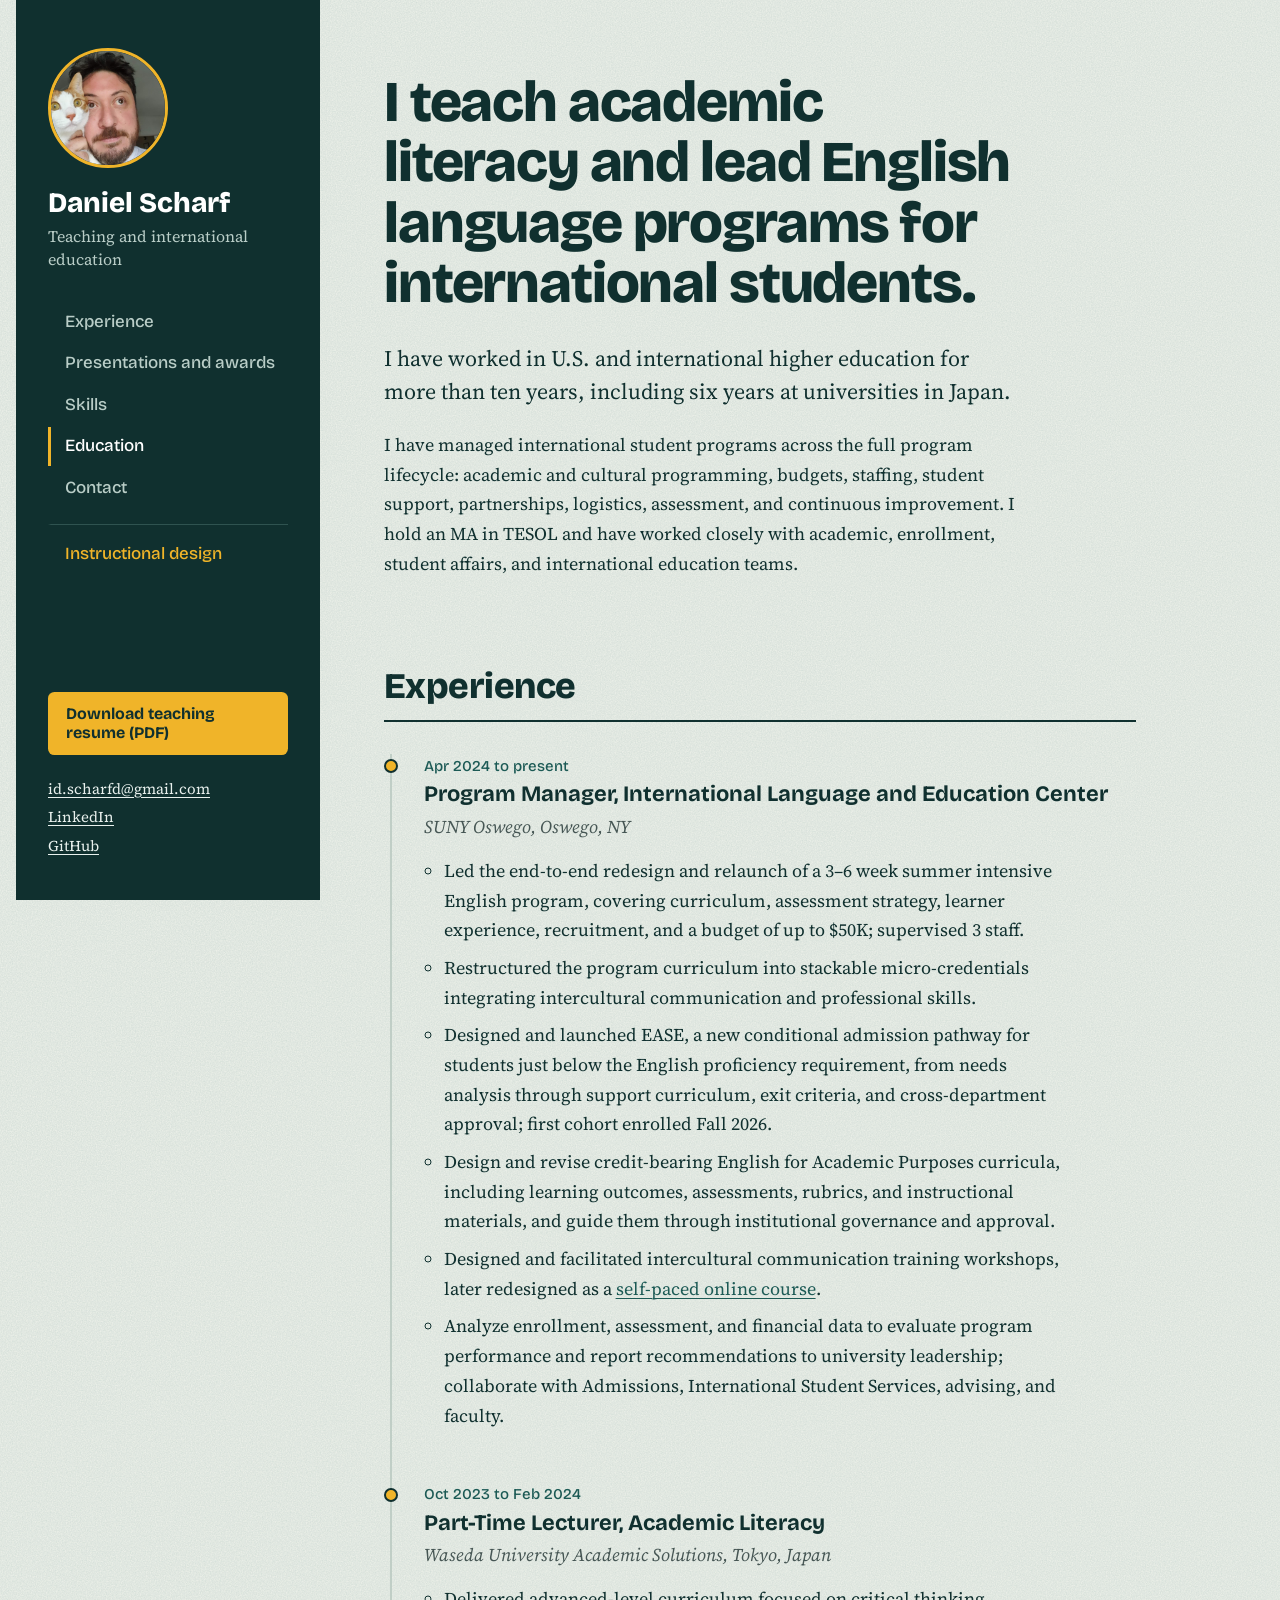
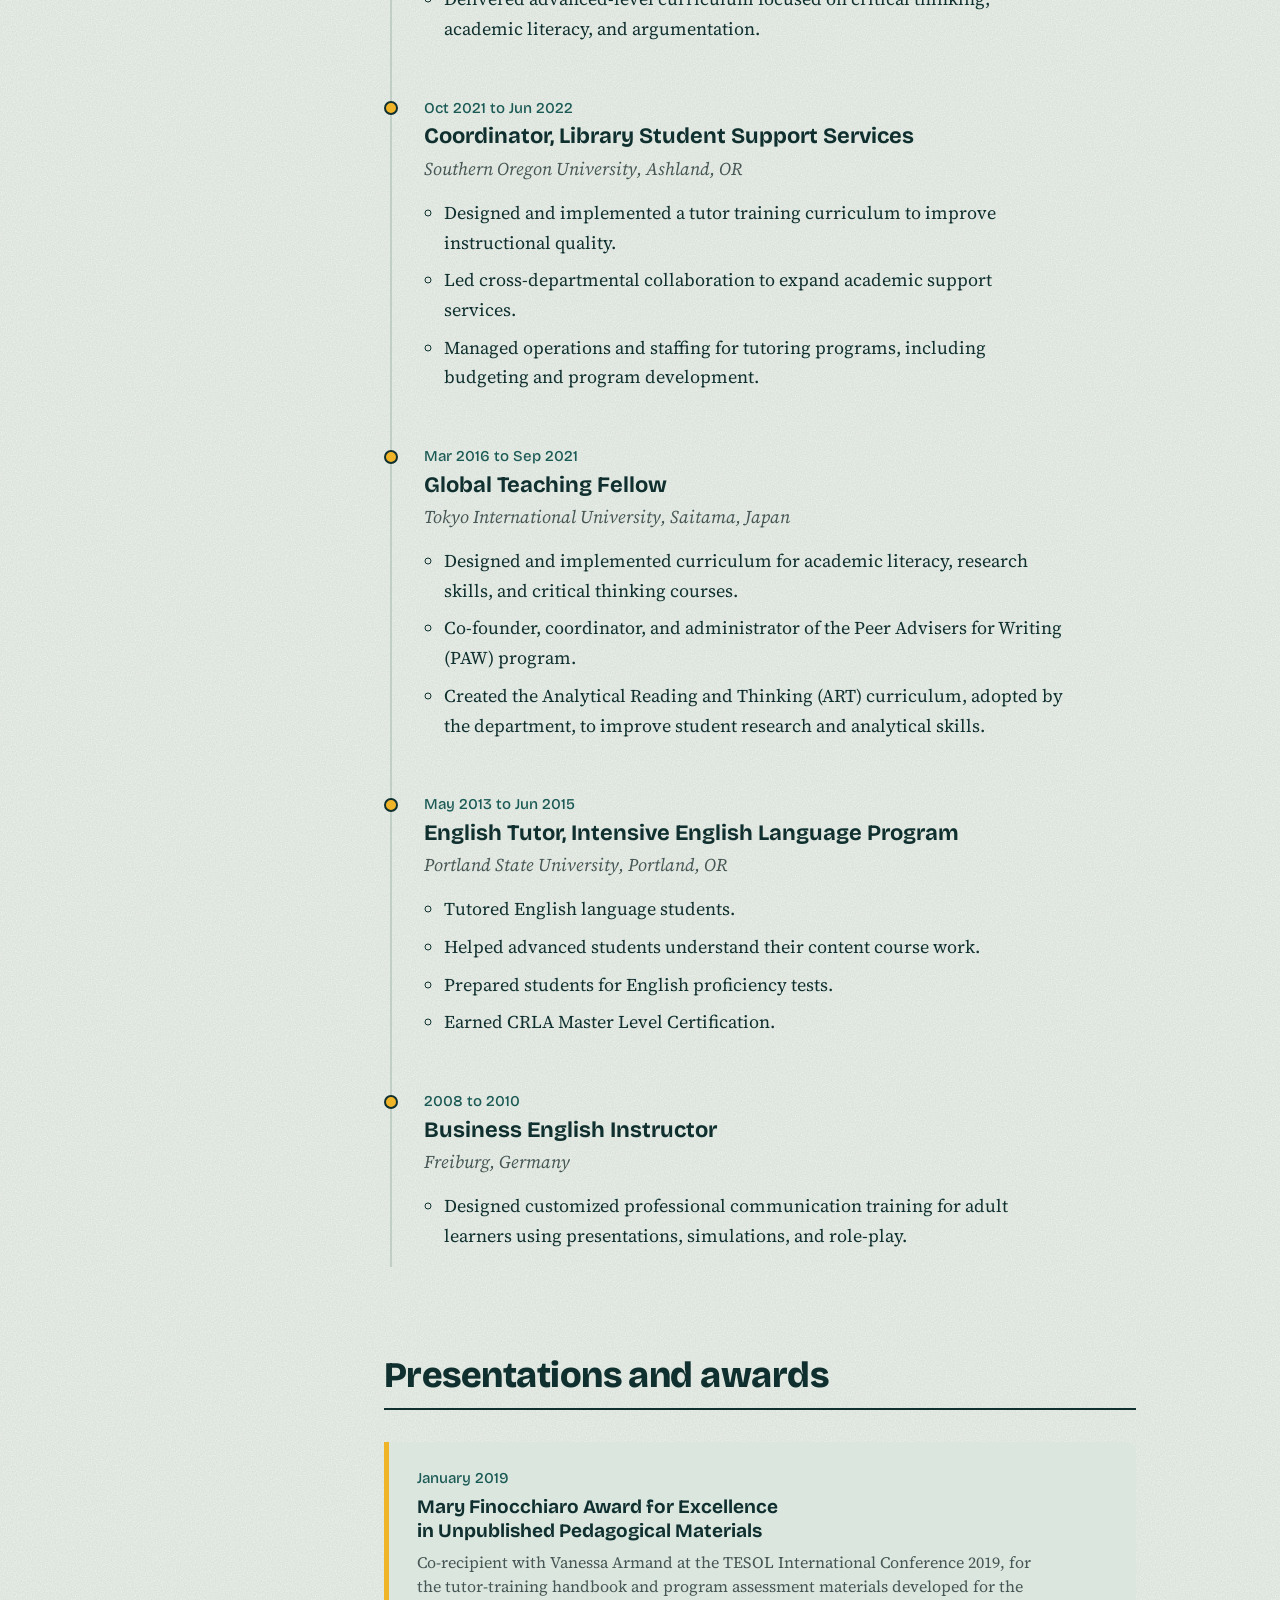
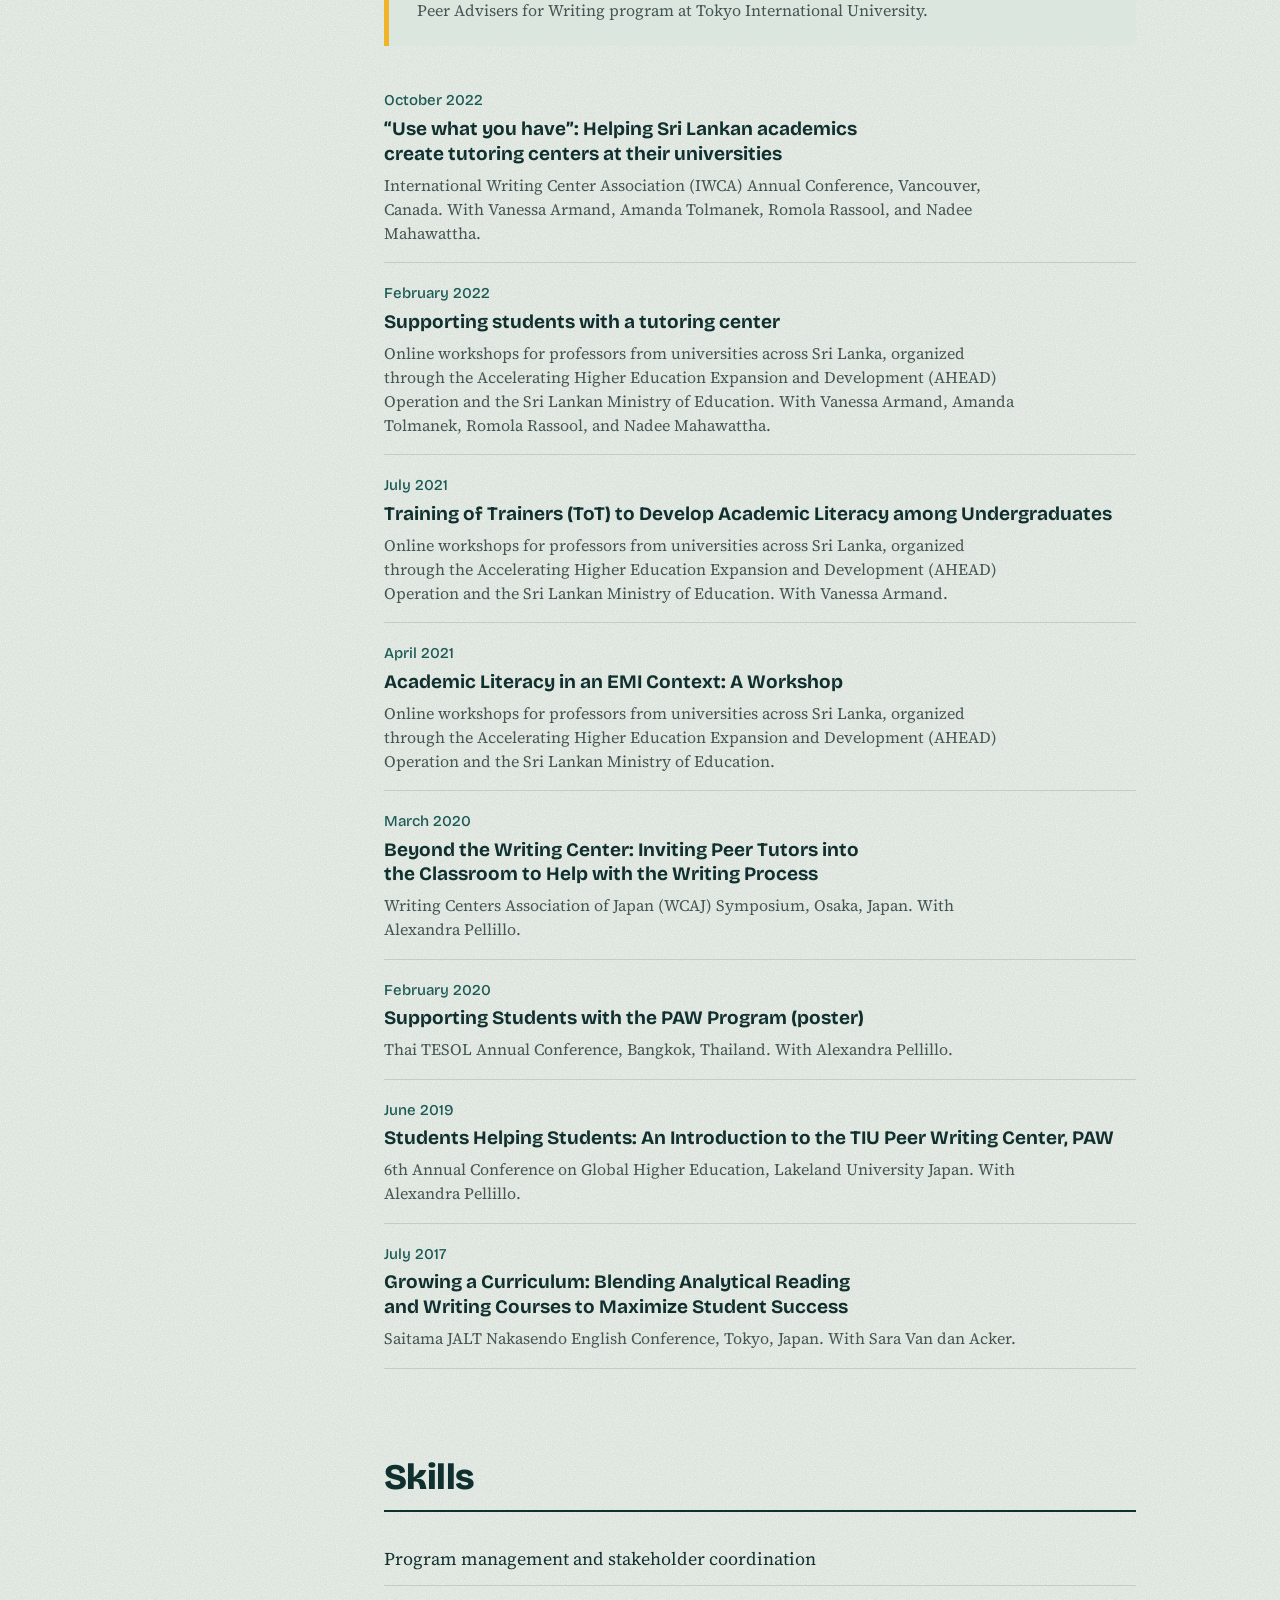
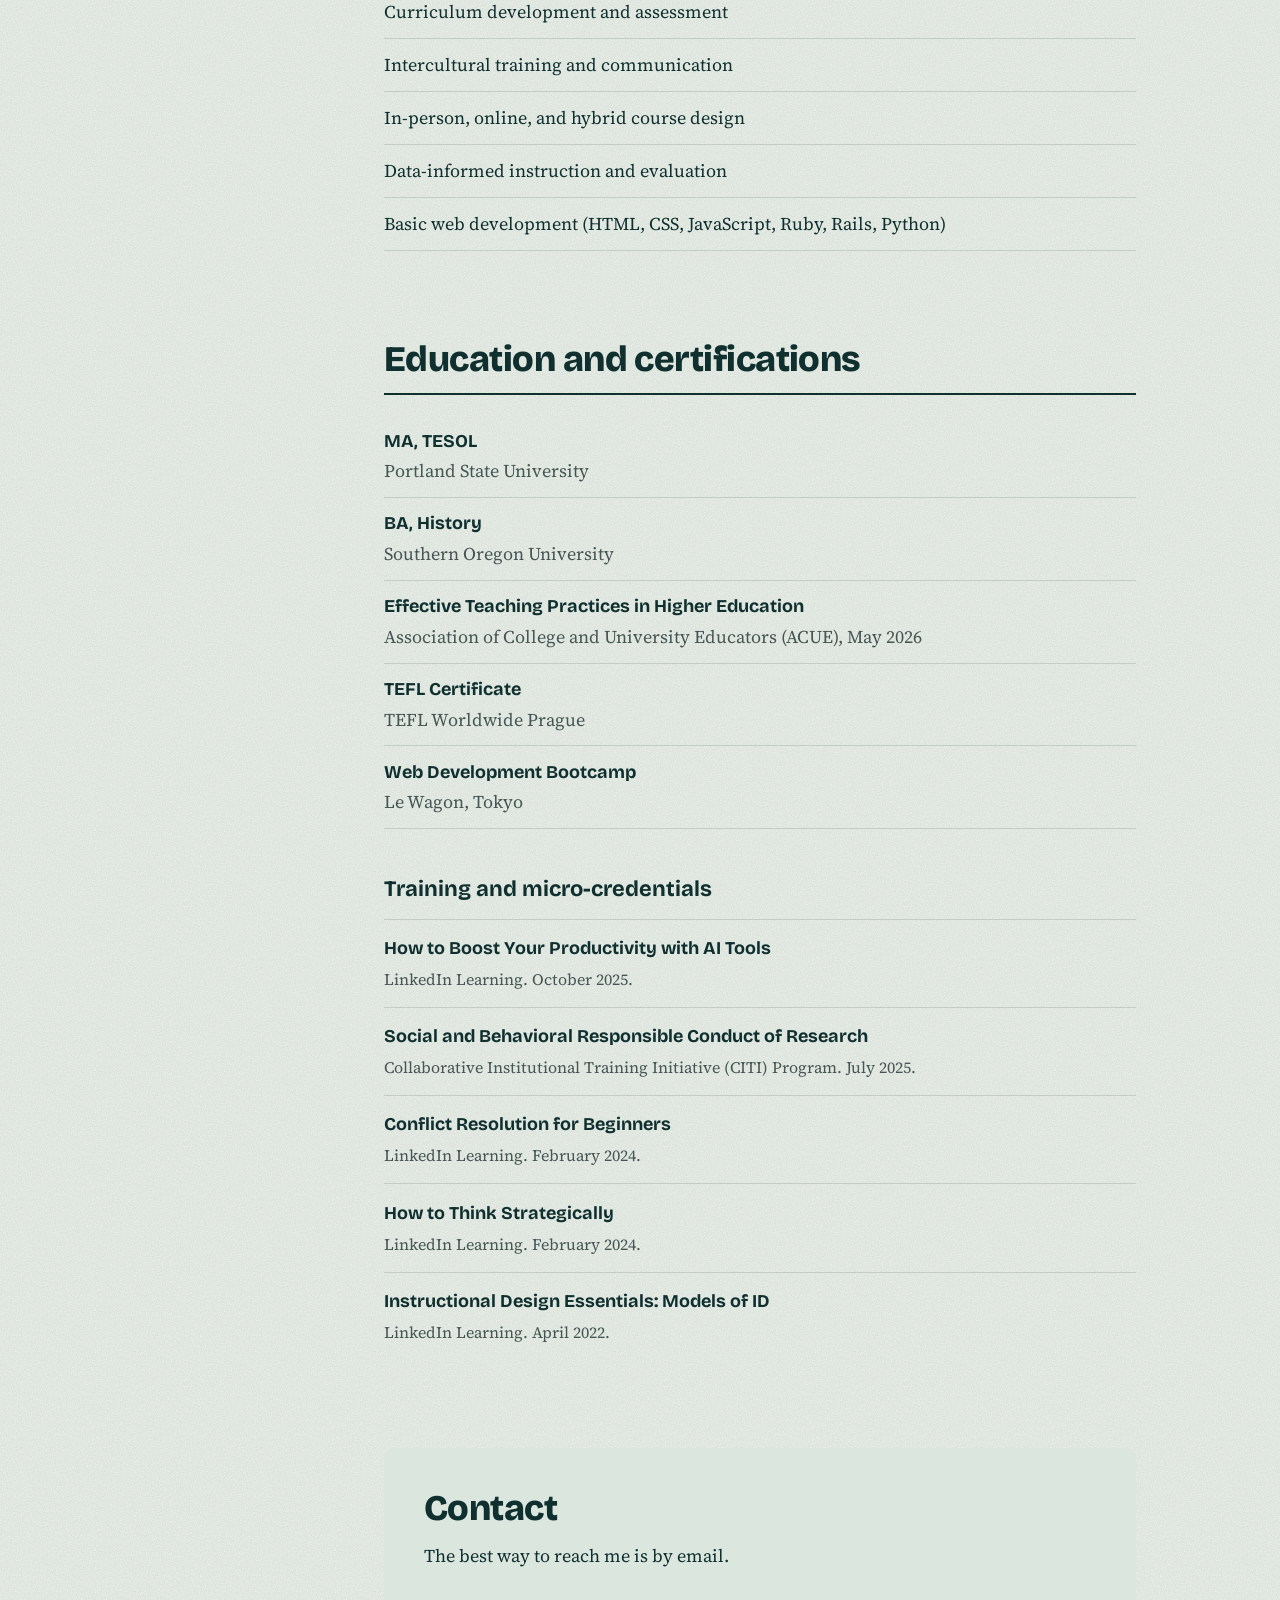
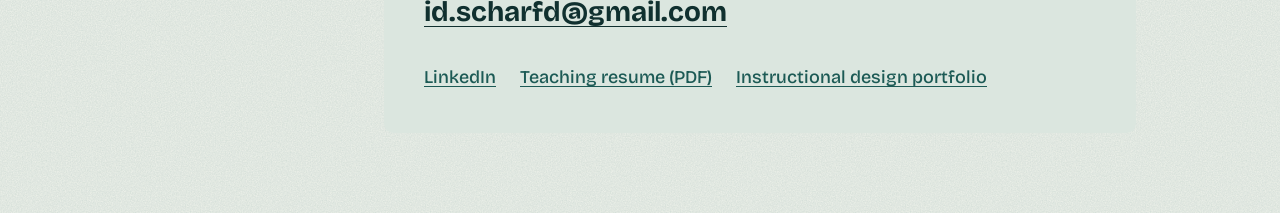
==== teaching.html @ f2b8a366 "Add teaching page and updated teaching resume" ====
<!DOCTYPE html>
<html lang="en">
<head>
  <meta charset="UTF-8">
  <meta name="viewport" content="width=device-width, initial-scale=1">
  <title>Daniel Scharf, teaching and international education</title>
  <meta name="description" content="Daniel Scharf's teaching background: 10+ years in U.S. and international higher education, including six years at Japanese universities. MA TESOL.">
  <meta property="og:title" content="Daniel Scharf, teaching and international education">
  <meta property="og:description" content="Teaching experience, presentations, and qualifications in academic English and international education.">
  <meta property="og:type" content="website">
  <meta property="og:url" content="https://daniel-scharf.com/teaching.html">
  <link rel="icon" href="data:image/svg+xml,%3Csvg xmlns='http://www.w3.org/2000/svg' viewBox='0 0 64 64'%3E%3Crect width='64' height='64' rx='12' fill='%2310302F'/%3E%3Ctext x='32' y='43' font-family='Arial,sans-serif' font-size='28' font-weight='700' text-anchor='middle' fill='%23F0B429'%3EDS%3C/text%3E%3C/svg%3E">
  <link rel="preconnect" href="https://fonts.googleapis.com">
  <link rel="preconnect" href="https://fonts.gstatic.com" crossorigin>
  <link href="https://fonts.googleapis.com/css2?family=Bricolage+Grotesque:opsz,wght@12..96,500;12..96,700;12..96,800&family=Source+Serif+4:ital,opsz,wght@0,8..60,400;0,8..60,600;1,8..60,400&display=swap" rel="stylesheet">
  <link rel="stylesheet" href="style.css">
</head>
<body>
  <a class="skip-link" href="#main">Skip to content</a>

  <div class="layout">
    <header class="rail">
      <div class="rail-id">
        <img class="portrait" src="images/daniel-and-percy.jpg" width="320" height="320" alt="Daniel Scharf with his orange and white cat, Percy">
        <div>
          <p class="rail-name">Daniel Scharf</p>
          <p class="rail-role">Teaching and international education</p>
        </div>
      </div>

      <nav class="rail-nav" aria-label="Sections">
        <a href="#experience">Experience</a>
        <a href="#presentations">Presentations and awards</a>
        <a href="#skills">Skills</a>
        <a href="#education">Education</a>
        <a href="#contact">Contact</a>
        <a class="nav-page" href="index.html">Instructional design</a>
      </nav>

      <div class="rail-actions">
        <a class="button" href="Daniel_Scharf_Teaching_Resume.pdf" download>Download teaching resume (PDF)</a>
        <ul class="rail-links">
          <li><a href="mailto:id.scharfd@gmail.com">id.scharfd@gmail.com</a></li>
          <li><a href="https://www.linkedin.com/in/scharf-daniel" target="_blank" rel="noopener">LinkedIn</a></li>
          <li><a href="https://github.com/DanielBScharf" target="_blank" rel="noopener">GitHub</a></li>
        </ul>
      </div>
    </header>

    <main id="main">
      <section class="intro" aria-labelledby="intro-heading">
        <h1 id="intro-heading">I teach academic literacy and lead English language programs for international students.</h1>
        <p class="lede">I have worked in U.S. and international higher education for more than ten years, including six years at universities in Japan.</p>
        <p>I have managed international student programs across the full program lifecycle: academic and cultural programming, budgets, staffing, student support, partnerships, logistics, assessment, and continuous improvement. I hold an MA in TESOL and have worked closely with academic, enrollment, student affairs, and international education teams.</p>
      </section>

      <section id="experience" aria-labelledby="experience-heading">
        <h2 id="experience-heading">Experience</h2>

        <ol class="timeline">
          <li>
            <p class="when">Apr 2024 to present</p>
            <h3>Program Manager, International Language and Education Center</h3>
            <p class="where">SUNY Oswego, Oswego, NY</p>
            <ul>
              <li>Led the end-to-end redesign and relaunch of a 3–6 week summer intensive English program, covering curriculum, assessment strategy, learner experience, recruitment, and a budget of up to $50K; supervised 3 staff.</li>
              <li>Restructured the program curriculum into stackable micro-credentials integrating intercultural communication and professional skills.</li>
              <li>Designed and launched EASE, a new conditional admission pathway for students just below the English proficiency requirement, from needs analysis through support curriculum, exit criteria, and cross-department approval; first cohort enrolled Fall 2026.</li>
              <li>Design and revise credit-bearing English for Academic Purposes curricula, including learning outcomes, assessments, rubrics, and instructional materials, and guide them through institutional governance and approval.</li>
              <li>Designed and facilitated intercultural communication training workshops, later redesigned as a <a href="index.html#portfolio">self-paced online course</a>.</li>
              <li>Analyze enrollment, assessment, and financial data to evaluate program performance and report recommendations to university leadership; collaborate with Admissions, International Student Services, advising, and faculty.</li>
            </ul>
          </li>
          <li>
            <p class="when">Oct 2023 to Feb 2024</p>
            <h3>Part-Time Lecturer, Academic Literacy</h3>
            <p class="where">Waseda University Academic Solutions, Tokyo, Japan</p>
            <ul>
              <li>Delivered advanced-level curriculum focused on critical thinking, academic literacy, and argumentation.</li>
            </ul>
          </li>
          <li>
            <p class="when">Oct 2021 to Jun 2022</p>
            <h3>Coordinator, Library Student Support Services</h3>
            <p class="where">Southern Oregon University, Ashland, OR</p>
            <ul>
              <li>Designed and implemented a tutor training curriculum to improve instructional quality.</li>
              <li>Led cross-departmental collaboration to expand academic support services.</li>
              <li>Managed operations and staffing for tutoring programs, including budgeting and program development.</li>
            </ul>
          </li>
          <li>
            <p class="when">Mar 2016 to Sep 2021</p>
            <h3>Global Teaching Fellow</h3>
            <p class="where">Tokyo International University, Saitama, Japan</p>
            <ul>
              <li>Designed and implemented curriculum for academic literacy, research skills, and critical thinking courses.</li>
              <li>Co-founder, coordinator, and administrator of the Peer Advisers for Writing (PAW) program.</li>
              <li>Created the Analytical Reading and Thinking (ART) curriculum, adopted by the department, to improve student research and analytical skills.</li>
            </ul>
          </li>
          <li>
            <p class="when">May 2013 to Jun 2015</p>
            <h3>English Tutor, Intensive English Language Program</h3>
            <p class="where">Portland State University, Portland, OR</p>
            <ul>
              <li>Tutored English language students.</li>
              <li>Helped advanced students understand their content course work.</li>
              <li>Prepared students for English proficiency tests.</li>
              <li>Earned CRLA Master Level Certification.</li>
            </ul>
          </li>
          <li>
            <p class="when">2008 to 2010</p>
            <h3>Business English Instructor</h3>
            <p class="where">Freiburg, Germany</p>
            <ul>
              <li>Designed customized professional communication training for adult learners using presentations, simulations, and role-play.</li>
            </ul>
          </li>
        </ol>
      </section>

      <section id="presentations" aria-labelledby="presentations-heading">
        <h2 id="presentations-heading">Presentations and awards</h2>

        <div class="award">
          <p class="when">January 2019</p>
          <h3>Mary Finocchiaro Award for Excellence in Unpublished Pedagogical Materials</h3>
          <p>Co-recipient with Vanessa Armand at the TESOL International Conference 2019, for the tutor-training handbook and program assessment materials developed for the Peer Advisers for Writing program at Tokyo International University.</p>
        </div>

        <ul class="talks">
          <li>
            <p class="when">October 2022</p>
            <h3>“Use what you have”: Helping Sri Lankan academics create tutoring centers at their universities</h3>
            <p>International Writing Center Association (IWCA) Annual Conference, Vancouver, Canada. With Vanessa Armand, Amanda Tolmanek, Romola Rassool, and Nadee Mahawattha.</p>
          </li>
          <li>
            <p class="when">February 2022</p>
            <h3>Supporting students with a tutoring center</h3>
            <p>Online workshops for professors from universities across Sri Lanka, organized through the Accelerating Higher Education Expansion and Development (AHEAD) Operation and the Sri Lankan Ministry of Education. With Vanessa Armand, Amanda Tolmanek, Romola Rassool, and Nadee Mahawattha.</p>
          </li>
          <li>
            <p class="when">July 2021</p>
            <h3>Training of Trainers (ToT) to Develop Academic Literacy among Undergraduates</h3>
            <p>Online workshops for professors from universities across Sri Lanka, organized through the Accelerating Higher Education Expansion and Development (AHEAD) Operation and the Sri Lankan Ministry of Education. With Vanessa Armand.</p>
          </li>
          <li>
            <p class="when">April 2021</p>
            <h3>Academic Literacy in an EMI Context: A Workshop</h3>
            <p>Online workshops for professors from universities across Sri Lanka, organized through the Accelerating Higher Education Expansion and Development (AHEAD) Operation and the Sri Lankan Ministry of Education.</p>
          </li>
          <li>
            <p class="when">March 2020</p>
            <h3>Beyond the Writing Center: Inviting Peer Tutors into the Classroom to Help with the Writing Process</h3>
            <p>Writing Centers Association of Japan (WCAJ) Symposium, Osaka, Japan. With Alexandra Pellillo.</p>
          </li>
          <li>
            <p class="when">February 2020</p>
            <h3>Supporting Students with the PAW Program (poster)</h3>
            <p>Thai TESOL Annual Conference, Bangkok, Thailand. With Alexandra Pellillo.</p>
          </li>
          <li>
            <p class="when">June 2019</p>
            <h3>Students Helping Students: An Introduction to the TIU Peer Writing Center, PAW</h3>
            <p>6th Annual Conference on Global Higher Education, Lakeland University Japan. With Alexandra Pellillo.</p>
          </li>
          <li>
            <p class="when">July 2017</p>
            <h3>Growing a Curriculum: Blending Analytical Reading and Writing Courses to Maximize Student Success</h3>
            <p>Saitama JALT Nakasendo English Conference, Tokyo, Japan. With Sara Van dan Acker.</p>
          </li>
        </ul>
      </section>

      <section id="skills" aria-labelledby="skills-heading">
        <h2 id="skills-heading">Skills</h2>
        <ul class="credentials plain">
          <li>Program management and stakeholder coordination</li>
          <li>Curriculum development and assessment</li>
          <li>Intercultural training and communication</li>
          <li>In-person, online, and hybrid course design</li>
          <li>Data-informed instruction and evaluation</li>
          <li>Basic web development (HTML, CSS, JavaScript, Ruby, Rails, Python)</li>
        </ul>
      </section>

      <section id="education" aria-labelledby="education-heading">
        <h2 id="education-heading">Education and certifications</h2>
        <ul class="credentials">
          <li><strong>MA, TESOL</strong> Portland State University</li>
          <li><strong>BA, History</strong> Southern Oregon University</li>
          <li><strong>Effective Teaching Practices in Higher Education</strong> Association of College and University Educators (ACUE), May 2026</li>
          <li><strong>TEFL Certificate</strong> TEFL Worldwide Prague</li>
          <li><strong>Web Development Bootcamp</strong> Le Wagon, Tokyo</li>
        </ul>

        <h3 class="sub-heading">Training and micro-credentials</h3>
        <dl class="additional">
          <div>
            <dt>How to Boost Your Productivity with AI Tools</dt>
            <dd>LinkedIn Learning. October 2025.</dd>
          </div>
          <div>
            <dt>Social and Behavioral Responsible Conduct of Research</dt>
            <dd>Collaborative Institutional Training Initiative (CITI) Program. July 2025.</dd>
          </div>
          <div>
            <dt>Conflict Resolution for Beginners</dt>
            <dd>LinkedIn Learning. February 2024.</dd>
          </div>
          <div>
            <dt>How to Think Strategically</dt>
            <dd>LinkedIn Learning. February 2024.</dd>
          </div>
          <div>
            <dt>Instructional Design Essentials: Models of ID</dt>
            <dd>LinkedIn Learning. April 2022.</dd>
          </div>
        </dl>
      </section>

      <section id="contact" class="contact" aria-labelledby="contact-heading">
        <h2 id="contact-heading">Contact</h2>
        <p>The best way to reach me is by email.</p>
        <p class="contact-email"><a href="mailto:id.scharfd@gmail.com">id.scharfd@gmail.com</a></p>
        <p class="contact-links">
          <a href="https://www.linkedin.com/in/scharf-daniel" target="_blank" rel="noopener">LinkedIn</a>
          <a href="Daniel_Scharf_Teaching_Resume.pdf" download>Teaching resume (PDF)</a>
          <a href="index.html">Instructional design portfolio</a>
        </p>
      </section>
    </main>
  </div>

  <script src="script.js"></script>
</body>
</html>
---- style.css ----
/* daniel-scharf.com
   Palette: ink, spruce, paper, mist, marigold. Type: Bricolage Grotesque + Source Serif 4. */

:root {
  --ink: #10302f;
  --spruce: #1c5a55;
  --slate: #465654;
  --paper: #eef1ea;
  --mist: #dbe6df;
  --line: #c0cec6;
  --marigold: #f0b429;

  --display: "Bricolage Grotesque", "Segoe UI", system-ui, sans-serif;
  --body: "Source Serif 4", Georgia, "Times New Roman", serif;

  --rail-width: 19rem;
}

*,
*::before,
*::after {
  box-sizing: border-box;
}

html {
  scroll-behavior: smooth;
  scroll-padding-top: 1.5rem;
  -webkit-text-size-adjust: 100%;
}

body {
  margin: 0;
  background-color: var(--paper);
  /* Fine paper grain, drawn by the browser from an inline SVG (no image file). */
  background-image: url("data:image/svg+xml,%3Csvg xmlns='http://www.w3.org/2000/svg' width='240' height='240'%3E%3Cfilter id='g'%3E%3CfeTurbulence type='fractalNoise' baseFrequency='0.8' numOctaves='3' stitchTiles='stitch'/%3E%3CfeColorMatrix values='0 0 0 0 0.06  0 0 0 0 0.19  0 0 0 0 0.18  0 0 0 0.16 0'/%3E%3C/filter%3E%3Crect width='100%25' height='100%25' filter='url(%23g)'/%3E%3C/svg%3E");
  color: var(--ink);
  font-family: var(--body);
  font-size: 1.125rem;
  line-height: 1.65;
}

img {
  display: block;
  max-width: 100%;
  height: auto;
}

a {
  color: var(--spruce);
  text-decoration-thickness: 1px;
  text-underline-offset: 0.18em;
}

a:hover {
  color: var(--ink);
  text-decoration-thickness: 2px;
}

:focus-visible {
  outline: 3px solid var(--marigold);
  outline-offset: 3px;
  border-radius: 2px;
}

h1,
h2,
h3,
h4 {
  font-family: var(--display);
  line-height: 1.15;
  margin: 0;
  text-wrap: balance;
}

p {
  margin: 0 0 1em;
}

ul,
ol {
  margin: 0;
  padding: 0;
}

.skip-link {
  position: absolute;
  left: 1rem;
  top: -4rem;
  background: var(--ink);
  color: #fff;
  padding: 0.5rem 1rem;
  z-index: 10;
}

.skip-link:focus {
  top: 1rem;
}

/* ---------- Layout ---------- */

.layout {
  display: grid;
  grid-template-columns: var(--rail-width) minmax(0, 1fr);
  max-width: 78rem;
  margin: 0 auto;
}

main {
  padding: 4.5rem 3rem 5rem 4rem;
  max-width: 54rem;
}

main > section + section {
  margin-top: 5.5rem;
}

/* ---------- Rail ---------- */

.rail {
  position: sticky;
  top: 0;
  align-self: start;
  height: 100vh;
  display: flex;
  flex-direction: column;
  gap: 2rem;
  padding: 3rem 2rem 2.5rem;
  background: var(--ink);
  color: #e9f1ee;
  overflow-y: auto;
}

.rail a {
  color: #e9f1ee;
}

.portrait {
  width: 7.5rem;
  height: 7.5rem;
  object-fit: cover;
  border-radius: 50%;
  border: 3px solid var(--marigold);
  margin-bottom: 1.25rem;
}

.rail-name {
  font-family: var(--display);
  font-weight: 800;
  font-size: 1.75rem;
  line-height: 1.1;
  margin: 0 0 0.4rem;
  color: #fff;
}

.rail-role {
  font-size: 1rem;
  line-height: 1.4;
  margin: 0;
  color: #b9cdc7;
}

.rail-nav {
  display: flex;
  flex-direction: column;
  gap: 0.15rem;
  font-family: var(--display);
  font-weight: 500;
  font-size: 1.0625rem;
}

.rail-nav a {
  text-decoration: none;
  padding: 0.35rem 0 0.35rem 0.9rem;
  border-left: 3px solid transparent;
  color: #b9cdc7;
}

.rail-nav a:hover {
  color: #fff;
}

.rail-nav a.is-current {
  color: #fff;
  border-left-color: var(--marigold);
}

/* Link to the site's other page, set apart from the in-page links. */
.rail-nav a.nav-page {
  margin-top: 0.9rem;
  padding-top: 0.9rem;
  border-top: 1px solid #2f5350;
  color: var(--marigold);
}

.rail-actions {
  margin-top: auto;
}

.rail-links {
  list-style: none;
  margin-top: 1.25rem;
  font-size: 0.9375rem;
  line-height: 1.9;
}

.button {
  display: inline-block;
  font-family: var(--display);
  font-weight: 700;
  font-size: 1rem;
  line-height: 1.2;
  text-decoration: none;
  padding: 0.75rem 1.1rem;
  border-radius: 0.4rem;
  background: var(--marigold);
  color: var(--ink);
}

.rail .button {
  color: var(--ink);
}

.button:hover {
  background: #ffc94a;
  color: var(--ink);
}

/* ---------- Intro ---------- */

.intro h1 {
  font-weight: 800;
  font-size: clamp(2.25rem, 4.6vw, 3.6rem);
  letter-spacing: -0.02em;
  line-height: 1.05;
  margin-bottom: 1.75rem;
}

.lede {
  font-size: 1.375rem;
  line-height: 1.5;
}

.intro p {
  max-width: 40rem;
}

.availability {
  display: inline-block;
  margin: 0.5rem 0 0;
  padding: 0.15rem 0.6rem;
  background: linear-gradient(transparent 62%, var(--marigold) 62%);
  font-family: var(--display);
  font-weight: 500;
  font-size: 1.0625rem;
}

/* ---------- Section headings ---------- */

h2 {
  font-weight: 800;
  font-size: 2.25rem;
  letter-spacing: -0.015em;
  padding-bottom: 0.75rem;
  margin-bottom: 2rem;
  border-bottom: 2px solid var(--ink);
}

.sub-heading {
  font-weight: 700;
  font-size: 1.375rem;
  margin: 3rem 0 0.4rem;
}

.sub-note {
  color: var(--slate);
  font-size: 1rem;
  margin-bottom: 1.25rem;
}

/* ---------- Portfolio feature ---------- */

.feature-shot {
  display: block;
  border: 1px solid var(--line);
  border-radius: 0.6rem;
  overflow: hidden;
  background: #fff;
}

.feature-body {
  margin-top: 1.75rem;
  max-width: 40rem;
}

.feature-body h3 {
  font-weight: 800;
  font-size: 1.75rem;
}

.feature-kind {
  font-family: var(--display);
  font-weight: 500;
  color: var(--spruce);
  margin: 0.3rem 0 1rem;
}

.feature-body ul {
  padding-left: 1.2rem;
  margin-bottom: 1.5rem;
}

.feature-body li {
  margin-bottom: 0.4rem;
}

.feature-links {
  display: flex;
  flex-wrap: wrap;
  align-items: center;
  gap: 0.75rem 1.5rem;
  font-family: var(--display);
  font-weight: 500;
  font-size: 1rem;
  margin: 0;
}

.feature-second {
  margin: 2.25rem 0 0;
  display: grid;
  grid-template-columns: minmax(0, 1.4fr) minmax(0, 1fr);
  gap: 1.5rem;
  align-items: end;
}

.feature-second img {
  border: 1px solid var(--line);
  border-radius: 0.6rem;
  background: #fff;
}

.feature-second figcaption {
  font-size: 0.9375rem;
  line-height: 1.5;
  color: var(--slate);
  padding-bottom: 0.25rem;
}

/* ---------- Older projects ---------- */

.projects {
  list-style: none;
  border-top: 1px solid var(--line);
}

.projects li {
  display: grid;
  grid-template-columns: 8.5rem minmax(0, 1fr);
  gap: 1.25rem;
  align-items: center;
  padding: 1rem 0;
  border-bottom: 1px solid var(--line);
}

.projects img {
  width: 100%;
  aspect-ratio: 16 / 10;
  object-fit: cover;
  object-position: top;
  border-radius: 0.3rem;
  border: 1px solid var(--line);
}

.projects h4 {
  font-weight: 700;
  font-size: 1.125rem;
  margin-bottom: 0.2rem;
}

.projects p {
  font-size: 1rem;
  line-height: 1.5;
  color: var(--slate);
  margin: 0;
}

/* ---------- Experience timeline ---------- */

.timeline {
  list-style: none;
  border-left: 2px solid var(--line);
  margin-left: 0.4rem;
}

.timeline > li {
  position: relative;
  padding: 0 0 2.75rem 2rem;
}

.timeline > li:last-child {
  padding-bottom: 0.5rem;
}

.timeline > li::before {
  content: "";
  position: absolute;
  left: -0.5rem;
  top: 0.35rem;
  width: 0.875rem;
  height: 0.875rem;
  border-radius: 50%;
  background: var(--marigold);
  border: 2px solid var(--ink);
}

.when {
  font-family: var(--display);
  font-weight: 500;
  font-size: 0.9375rem;
  color: var(--spruce);
  margin: 0 0 0.25rem;
}

.timeline h3 {
  font-weight: 700;
  font-size: 1.375rem;
}

.where {
  color: var(--slate);
  font-style: italic;
  margin: 0.25rem 0 0.9rem;
}

.timeline ul {
  padding-left: 1.2rem;
  max-width: 40rem;
}

.timeline ul li {
  margin-bottom: 0.5rem;
}

.additional {
  margin: 1rem 0 0;
}

.additional > div {
  padding: 0.9rem 0;
  border-top: 1px solid var(--line);
}

.additional dt {
  font-family: var(--display);
  font-weight: 700;
}

.additional dd {
  margin: 0.15rem 0 0;
  color: var(--slate);
  font-size: 1rem;
  max-width: 40rem;
}

/* ---------- Skills ---------- */

.skills {
  margin: 0;
}

.skills > div {
  display: grid;
  grid-template-columns: 12rem minmax(0, 1fr);
  gap: 1.5rem;
  padding: 1.1rem 0;
  border-bottom: 1px solid var(--line);
}

.skills > div:first-child {
  padding-top: 0;
}

.skills dt {
  font-family: var(--display);
  font-weight: 700;
}

.skills dd {
  margin: 0;
  font-size: 1.0625rem;
}

/* ---------- Education ---------- */

.credentials {
  list-style: none;
  margin-bottom: 1.5rem;
}

.credentials li {
  padding: 0.7rem 0;
  border-bottom: 1px solid var(--line);
  color: var(--slate);
}

.credentials li:first-child {
  padding-top: 0;
}

.credentials strong {
  display: block;
  font-family: var(--display);
  font-weight: 700;
  color: var(--ink);
}

.credentials.plain li {
  color: var(--ink);
}

/* ---------- Presentations and awards ---------- */

.award {
  background: var(--mist);
  border-left: 5px solid var(--marigold);
  border-radius: 0 0.6rem 0.6rem 0;
  padding: 1.5rem 1.75rem;
  margin-bottom: 1.5rem;
}

.award h3,
.talks h3 {
  font-weight: 700;
  font-size: 1.1875rem;
  line-height: 1.3;
}

.award p:last-child,
.talks p:last-child {
  margin: 0.4rem 0 0;
  font-size: 1rem;
  line-height: 1.5;
  color: var(--slate);
  max-width: 40rem;
}

.talks {
  list-style: none;
}

.talks li {
  padding: 1.1rem 0;
  border-bottom: 1px solid var(--line);
}

/* ---------- Contact ---------- */

.contact {
  background: var(--mist);
  border-radius: 0.6rem;
  padding: 2.5rem;
}

.contact h2 {
  border-bottom: 0;
  padding-bottom: 0;
  margin-bottom: 0.75rem;
}

.contact-email {
  font-family: var(--display);
  font-weight: 700;
  font-size: clamp(1.25rem, 3vw, 1.75rem);
  overflow-wrap: anywhere;
}

.contact-email a {
  color: var(--ink);
}

.contact-links {
  display: flex;
  flex-wrap: wrap;
  gap: 0.5rem 1.5rem;
  font-family: var(--display);
  font-weight: 500;
  margin: 0;
}

/* ---------- Smaller screens ---------- */

@media (max-width: 60rem) {
  html {
    scroll-padding-top: 4.5rem;
  }

  /* The rail's parts join the page flow so the nav can stick on its own. */
  .layout {
    display: flex;
    flex-direction: column;
  }

  .rail {
    display: contents;
  }

  .rail-id,
  .rail-actions,
  .rail-nav {
    background: var(--ink);
    color: #e9f1ee;
    padding-left: 1.25rem;
    padding-right: 1.25rem;
  }

  .rail-id {
    order: 1;
    display: flex;
    align-items: center;
    gap: 1rem;
    padding-top: 2rem;
    padding-bottom: 1.25rem;
  }

  .portrait {
    width: 5rem;
    height: 5rem;
    margin-bottom: 0;
    flex: none;
  }

  .rail-name {
    font-size: 1.5rem;
  }

  .rail-actions {
    order: 2;
    margin-top: 0;
    display: flex;
    flex-wrap: wrap;
    align-items: center;
    gap: 0.75rem 1.25rem;
    padding-bottom: 1rem;
  }

  .rail-links {
    display: flex;
    flex-wrap: wrap;
    gap: 0 1.25rem;
    margin-top: 0;
  }

  .rail-nav {
    order: 3;
    position: sticky;
    top: 0;
    z-index: 5;
    flex-direction: row;
    gap: 1.25rem;
    padding-top: 0.75rem;
    padding-bottom: 0.75rem;
    overflow-x: auto;
    font-size: 1rem;
  }

  .rail-nav a {
    padding: 0.2rem 0;
    border-left: 0;
    border-bottom: 3px solid transparent;
    white-space: nowrap;
  }

  .rail-nav a.is-current {
    border-bottom-color: var(--marigold);
  }

  .rail-nav a.nav-page {
    margin-top: 0;
    padding-top: 0.2rem;
    border-top: 0;
  }

  main {
    order: 4;
    width: 100%;
    padding: 2.5rem 1.25rem 3.5rem;
    max-width: 46rem;
    margin: 0 auto;
  }

  main > section + section {
    margin-top: 4rem;
  }

  h2 {
    font-size: 1.875rem;
  }
}

@media (max-width: 36rem) {
  body {
    font-size: 1.0625rem;
  }

  .lede {
    font-size: 1.1875rem;
  }

  .feature-second {
    grid-template-columns: 1fr;
    gap: 0.75rem;
  }

  .projects li {
    grid-template-columns: 5.5rem minmax(0, 1fr);
    gap: 0.9rem;
    align-items: start;
  }

  .skills > div {
    grid-template-columns: 1fr;
    gap: 0.3rem;
  }

  .contact {
    padding: 1.75rem 1.25rem;
  }
}

@media (prefers-reduced-motion: reduce) {
  html {
    scroll-behavior: auto;
  }
}

@media print {
  .rail-nav,
  .skip-link {
    display: none;
  }

  .layout {
    display: block;
  }

  .rail {
    position: static;
    height: auto;
  }
}
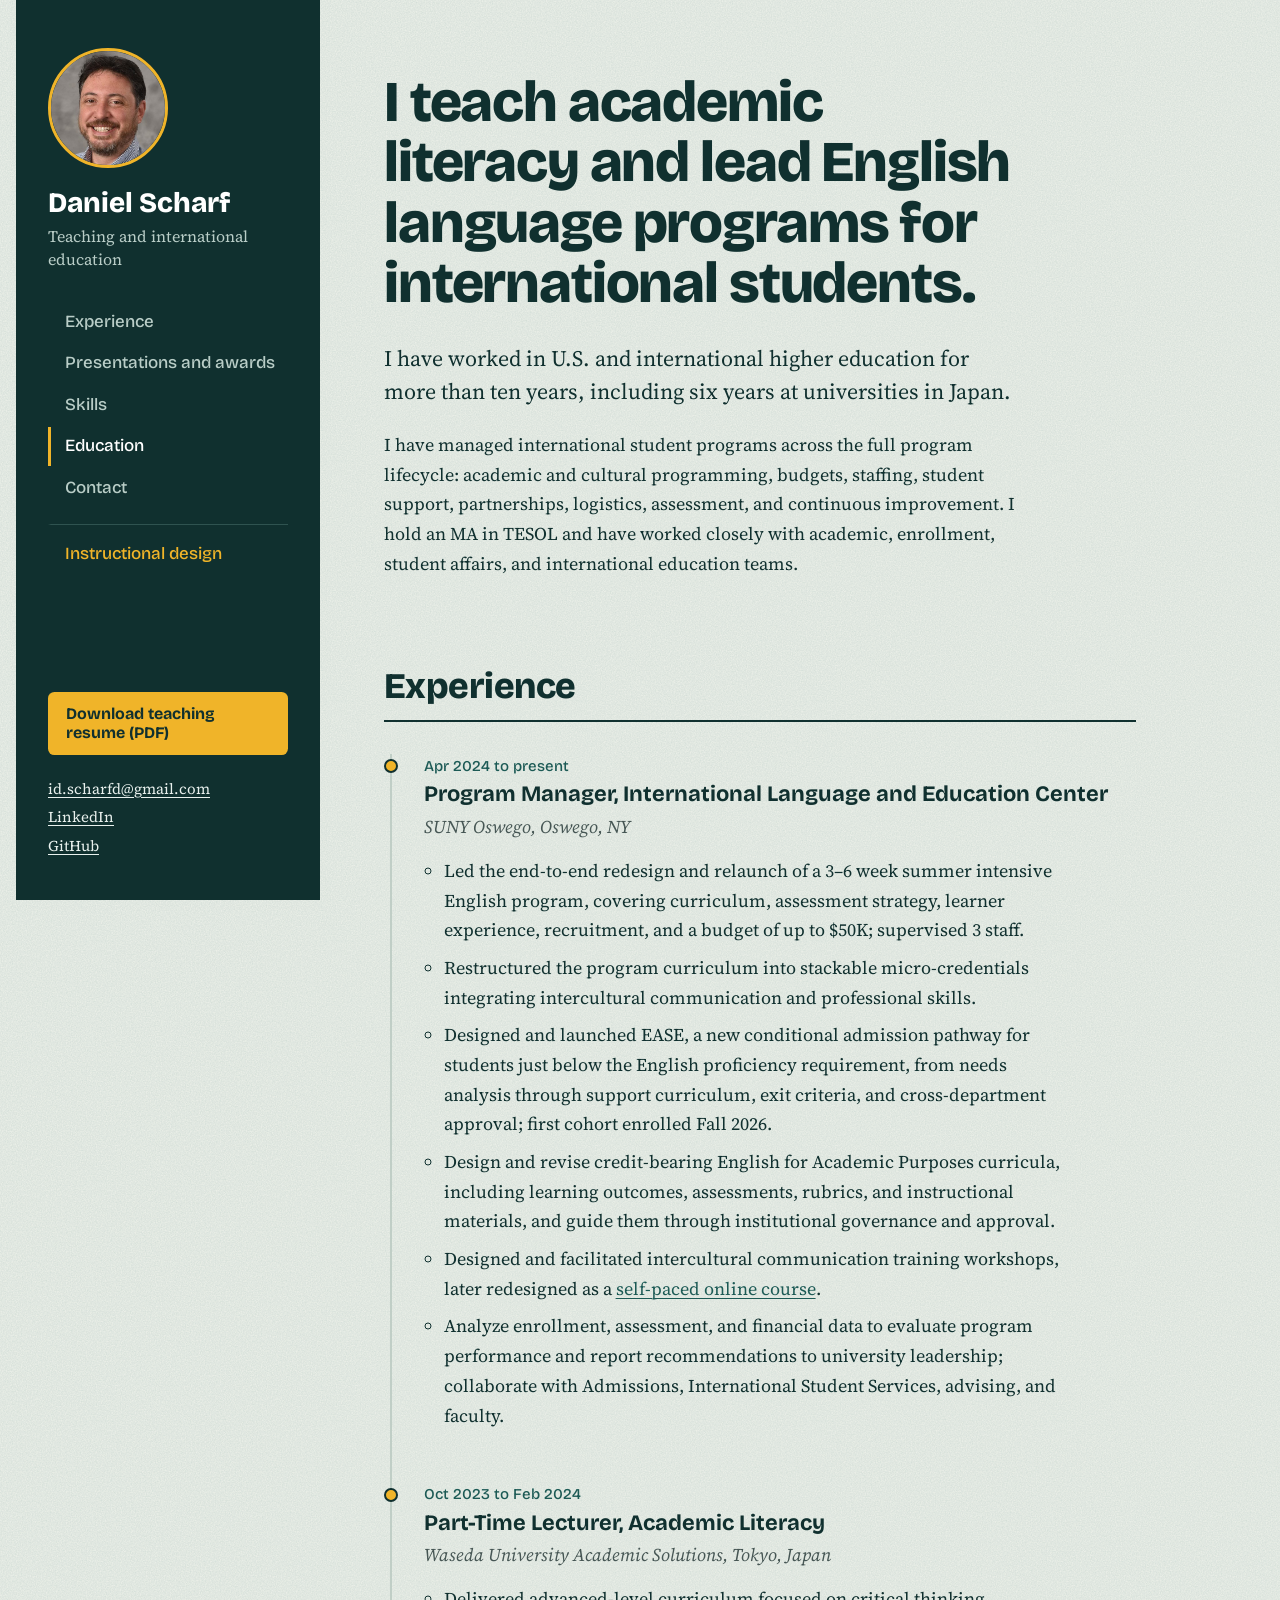
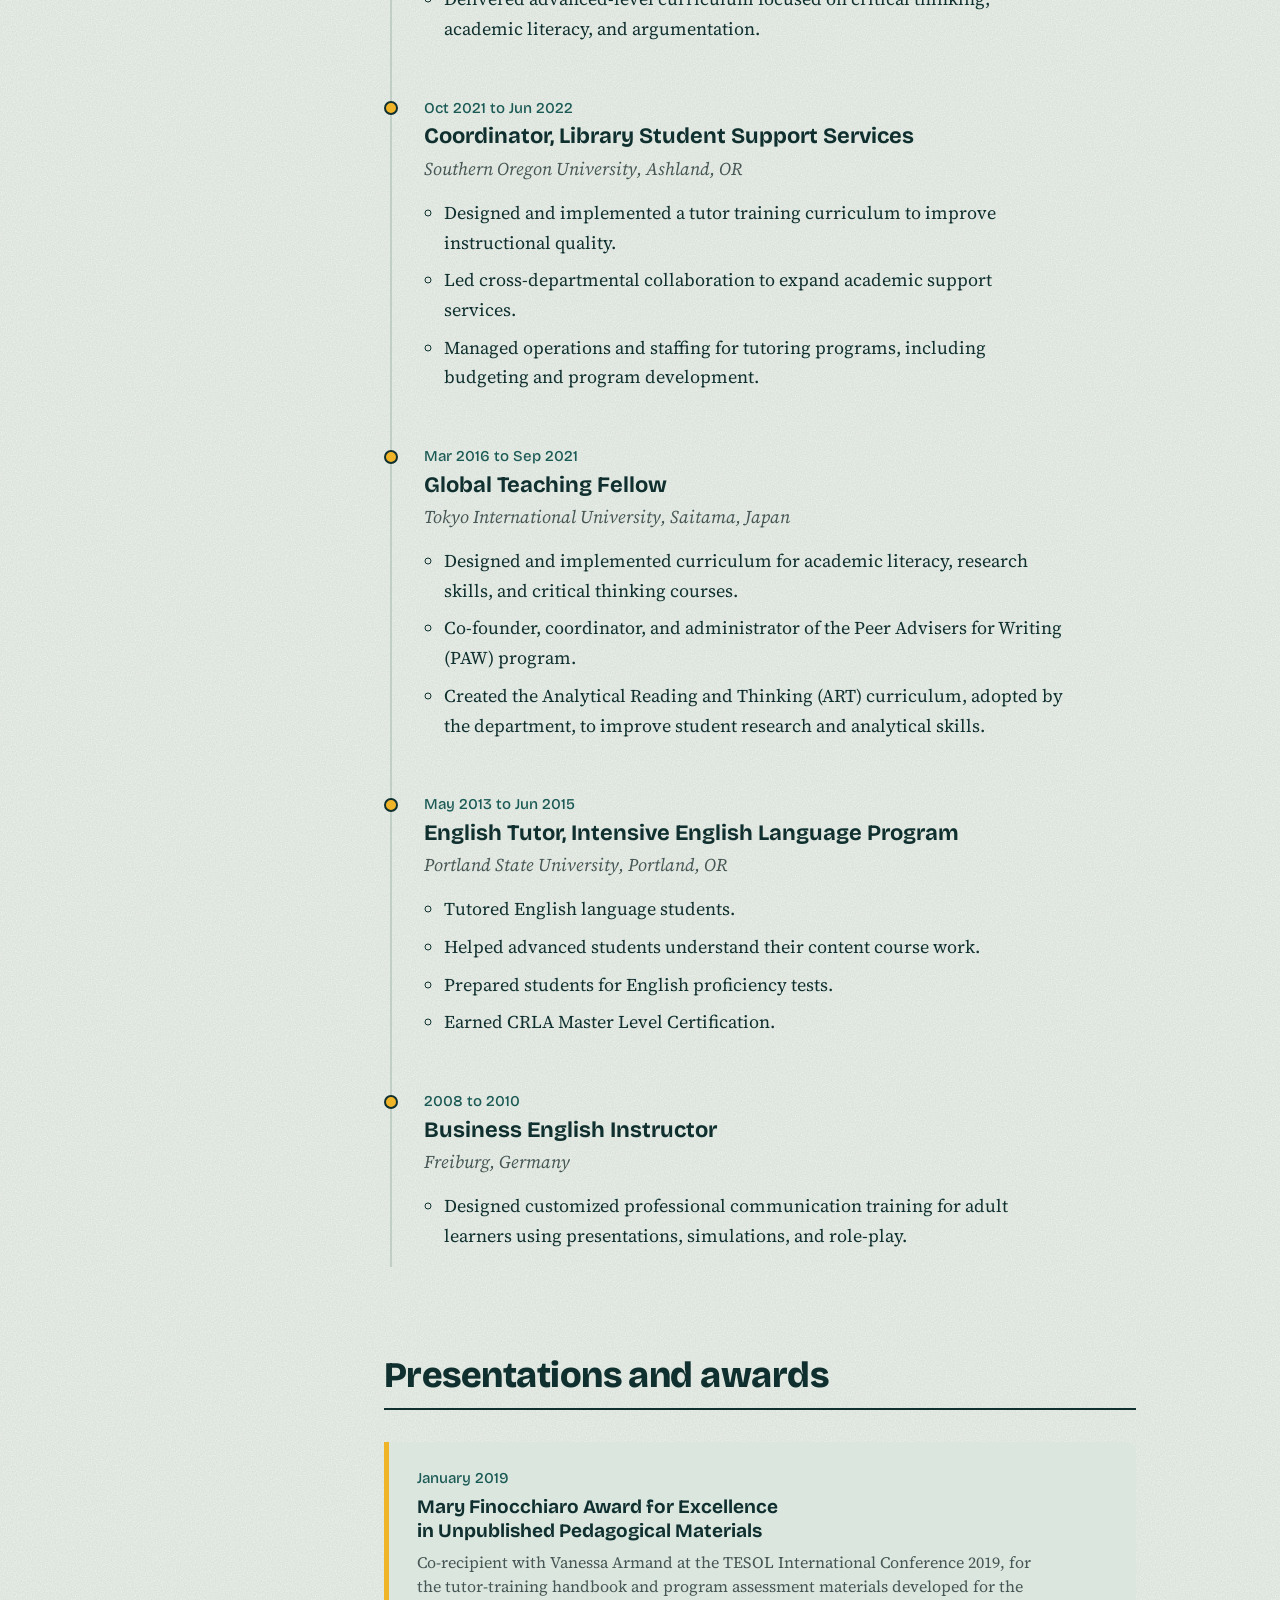
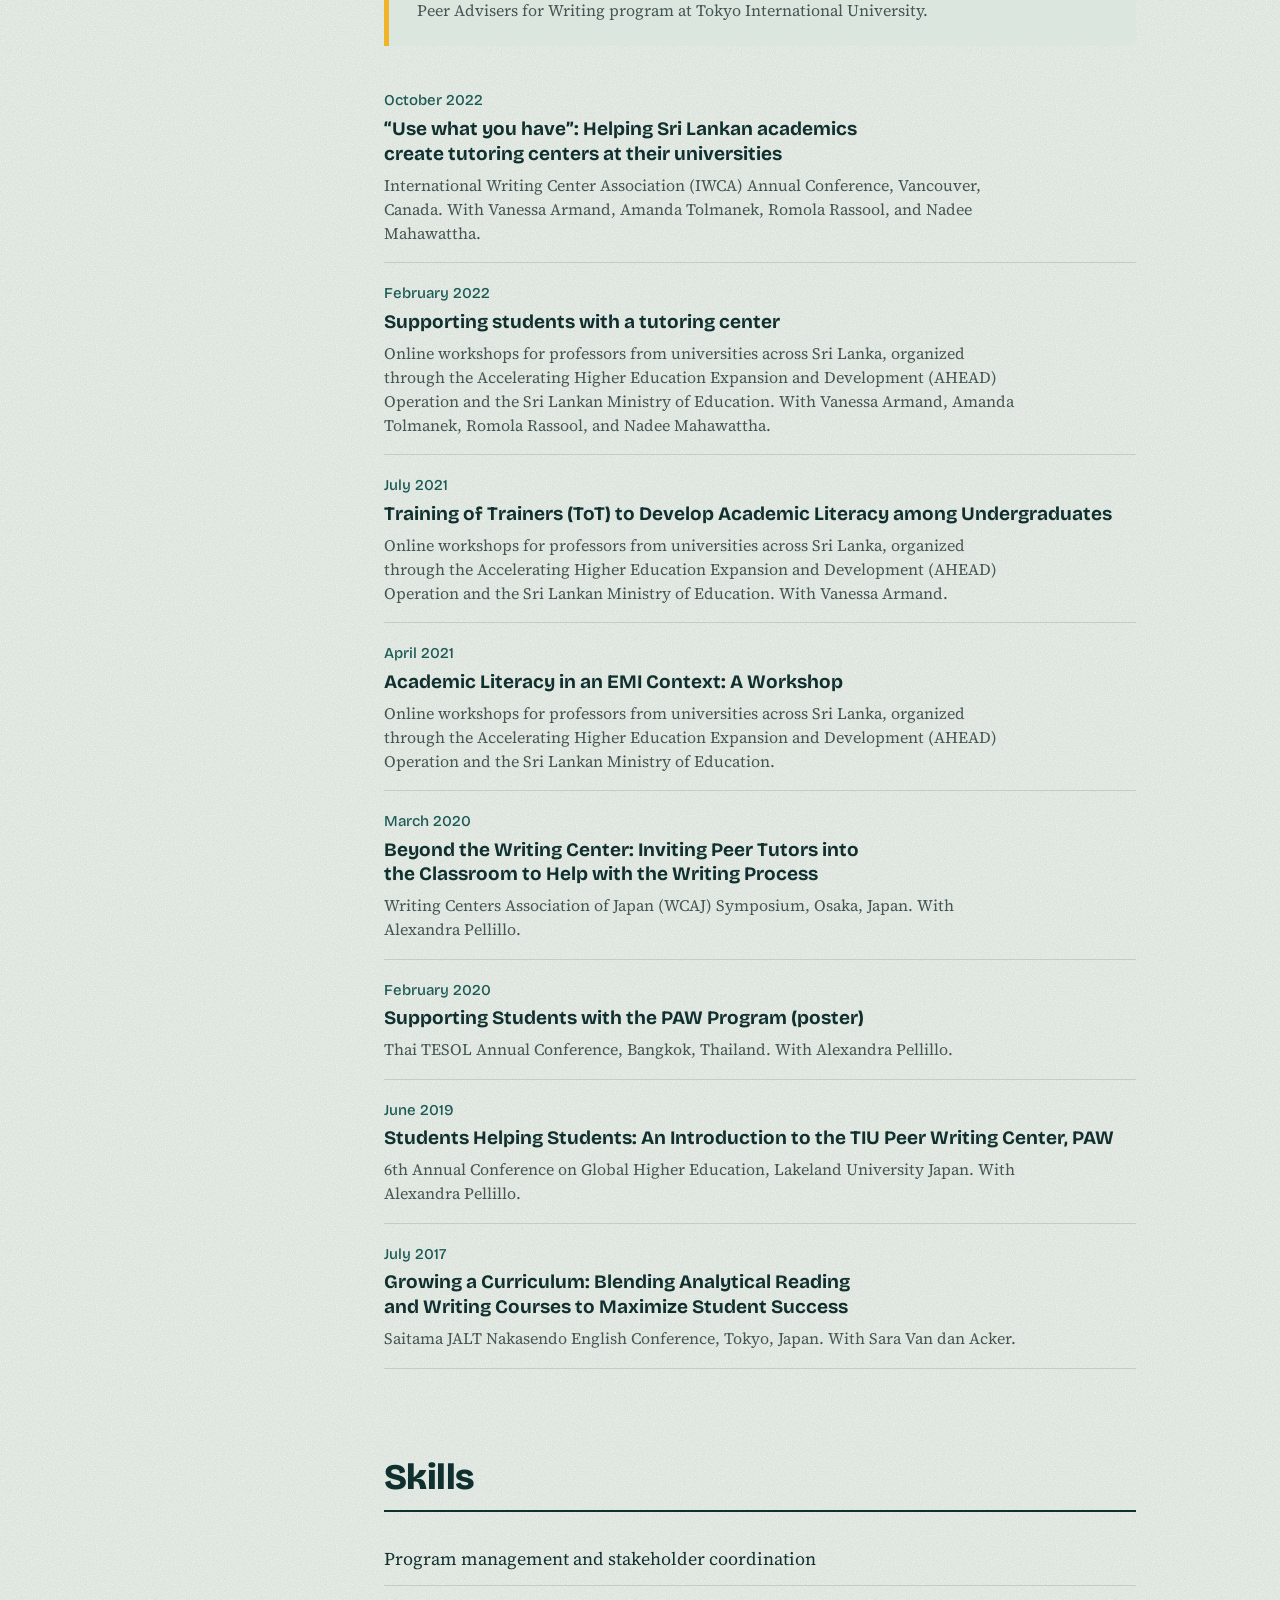
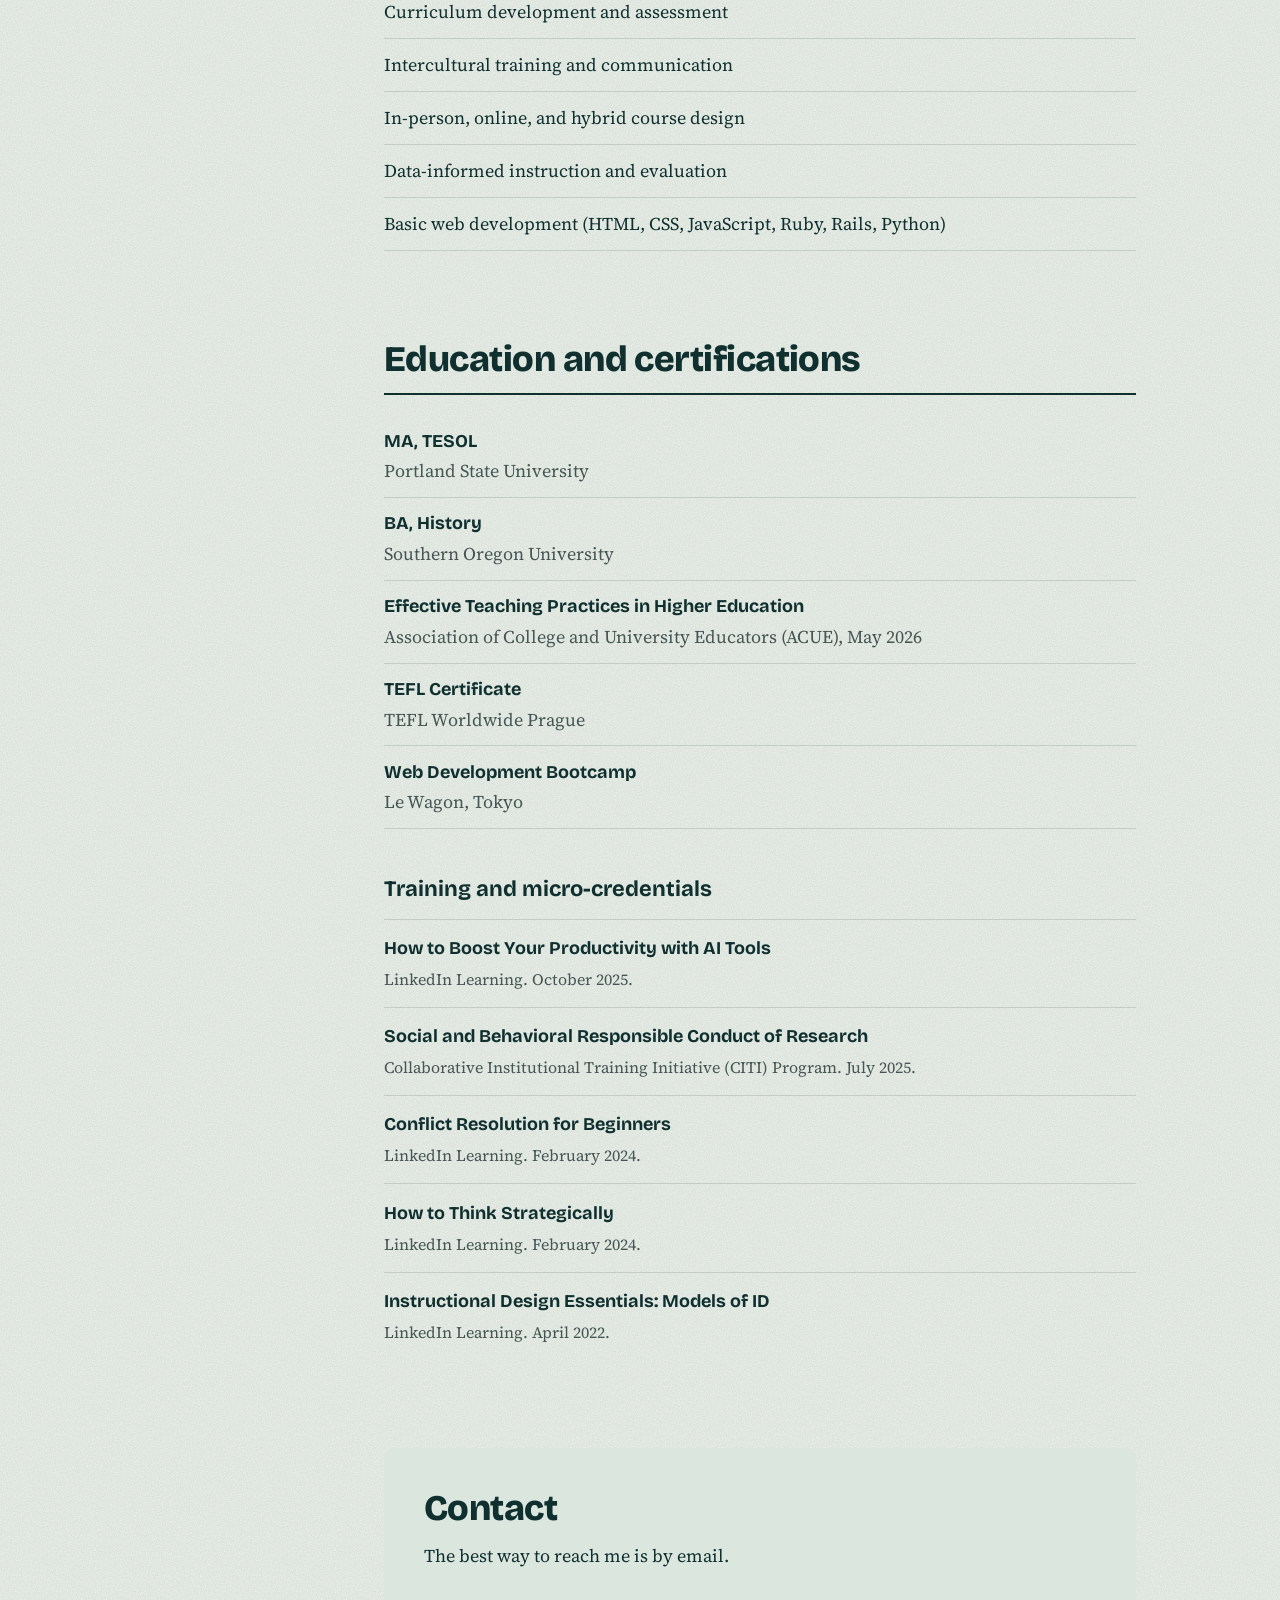
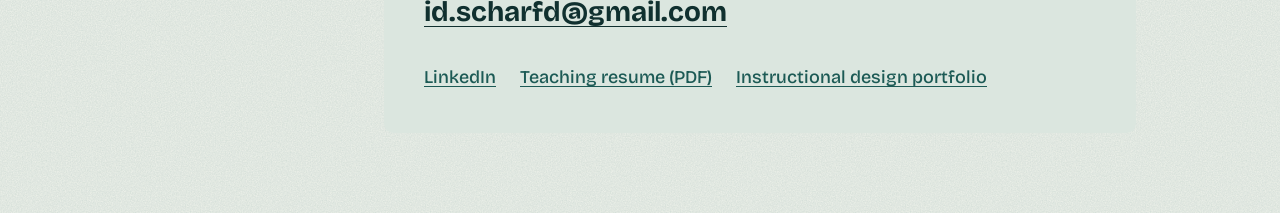
==== commit e201292c: "New profile photo" ====
--- a/teaching.html
+++ b/teaching.html
@@ -21,7 +21,7 @@
   <div class="layout">
     <header class="rail">
       <div class="rail-id">
-        <img class="portrait" src="images/daniel-and-percy.jpg" width="320" height="320" alt="Daniel Scharf with his orange and white cat, Percy">
+        <img class="portrait" src="images/daniel-scharf.jpg" width="400" height="400" alt="Portrait of Daniel Scharf">
         <div>
           <p class="rail-name">Daniel Scharf</p>
           <p class="rail-role">Teaching and international education</p>
